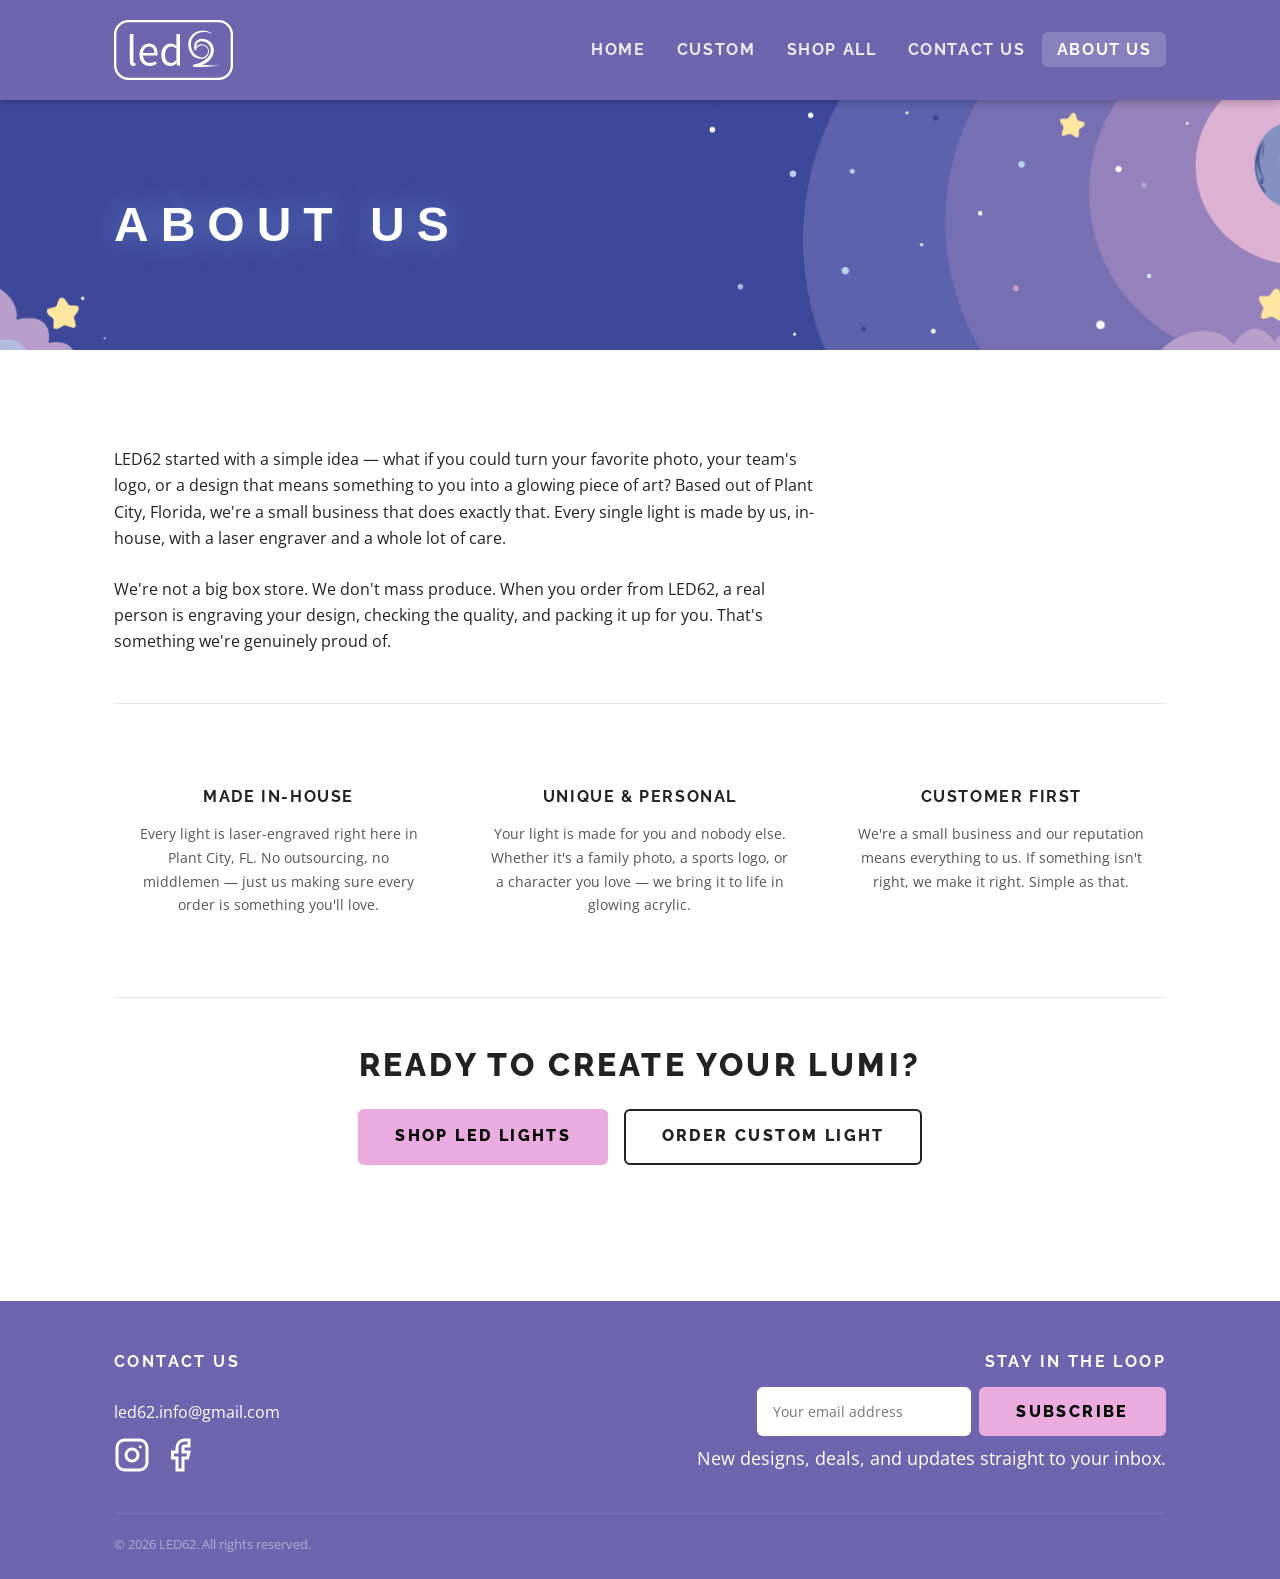
==== about.html @ 5d0b6734 "initial commit" ====
<!DOCTYPE html>
<html lang="en">
<head>
  <meta charset="UTF-8" />
  <meta name="viewport" content="width=device-width, initial-scale=1.0" />
  <title>About Us | LED62</title>
  <meta name="description" content="Learn about LED62, a custom acrylic LED light business based in Plant City, Florida. We specialize in laser-engraved Lumi LED lights made from your photos, logos, and designs." />
  <meta name="robots" content="index, follow" />
  <link rel="canonical" href="https://www.led62.com/about-us" />

  <meta property="og:type"        content="website" />
  <meta property="og:url"         content="https://www.led62.com/about-us" />
  <meta property="og:title"       content="About Us | LED62" />
  <meta property="og:description" content="LED62 is a Plant City, FL business that creates custom laser-engraved acrylic Lumi LED lights." />

  <script type="application/ld+json">
  {
    "@context": "https://schema.org",
    "@type": "AboutPage",
    "name": "About LED62",
    "url": "https://www.led62.com/about-us",
    "description": "LED62 is based in Plant City, Florida, specializing in custom laser-engraved acrylic LED lights.",
    "mainEntity": {
      "@type": "LocalBusiness",
      "name": "LED62",
      "address": {
        "@type": "PostalAddress",
        "addressLocality": "Plant City",
        "addressRegion": "FL",
        "addressCountry": "US"
      }
    }
  }
  </script>

  <link rel="stylesheet" href="style.css" />
</head>
<body>

  <a class="skip-link" href="#main-content">Skip to main content</a>

  <!-- Navigation -->
  <nav class="site-nav" role="navigation" aria-label="Main navigation">
    <div class="nav-inner">
      <a href="index.html" class="nav-logo" aria-label="LED62 — Home"><img src="assets/logos/logo-white.svg" alt="LED62" height="42"></a>

      <button class="nav-toggle"
              aria-expanded="false"
              aria-controls="nav-links"
              aria-label="Open navigation menu">
        <span></span><span></span><span></span>
      </button>

      <ul class="nav-links" id="nav-links" role="list">
        <li><a href="index.html">Home</a></li>
        <li><a href="custom.html">Custom</a></li>
        <li><a href="https://led62.square.site">Shop All</a></li>
        <li><a href="contact.html">Contact Us</a></li>
        <li><a href="about.html">About Us</a></li>
      </ul>
    </div>
  </nav>

  <main id="main-content">

    <!-- Lumi Banner -->
    <div class="lumi-banner" role="banner" aria-label="Lumi LED Lights">
      <div class="lumi-banner-inner">
        <h1 class="lumi-title">About Us</h1>
        </div>
    </div>

    <!-- About content -->
<section class="section" aria-labelledby="about-heading">
  <div class="container">
    <div class="about-intro">
      <p class="mt-3">
        LED62 started with a simple idea — what if you could turn your favorite photo, your team's logo, 
        or a design that means something to you into a glowing piece of art? Based out of Plant City, Florida, 
        we're a small business that does exactly that. Every single light is made by us, in-house, with a 
        laser engraver and a whole lot of care.
      </p>
      <p class="mt-3">
        We're not a big box store. We don't mass produce. When you order from LED62, a real person 
        is engraving your design, checking the quality, and packing it up for you. That's something 
        we're genuinely proud of.
      </p>
    </div>

    <hr class="divider" style="margin: 3rem 0;" />

    <!-- Value props -->
    <div class="icon-features" aria-label="Our values">
      <div class="icon-feature">
        <h3>Made In-House</h3>
        <p>
          Every light is laser-engraved right here in Plant City, FL. No outsourcing, 
          no middlemen — just us making sure every order is something you'll love.
        </p>
      </div>
      <div class="icon-feature">
        <h3>Unique &amp; Personal</h3>
        <p>
          Your light is made for you and nobody else. Whether it's a family photo, 
          a sports logo, or a character you love — we bring it to life in glowing acrylic.
        </p>
      </div>
      <div class="icon-feature">
        <h3>Customer First</h3>
        <p>
          We're a small business and our reputation means everything to us. 
          If something isn't right, we make it right. Simple as that.
        </p>
      </div>
    </div>

    <hr class="divider" style="margin: 3rem 0;" />

    <!-- CTA -->
    <div class="text-center">
      <h2 class="mb-3">Ready to Create Your Lumi?</h2>
      <div style="display:flex; gap:1rem; justify-content:center; flex-wrap:wrap;">
        <a href="https://led62.square.site" target="_blank" class="btn btn-pink">Shop LED Lights</a>
        <a href="custom.html" class="btn btn-outline">Order Custom Light</a>
      </div>
    </div>
  </div>
</section>

  </main>

<!-- Footer -->
    <footer class="site-footer" role="contentinfo">
      <div class="container">
        <div class="footer-inner">

      <!-- Left: Contact -->
      <div class="footer-contact">
        <h4>Contact Us</h4>
        <a href="mailto:led62.info@gmail.com">led62.info@gmail.com</a>
        <div class="footer-social" aria-label="Social media links">
          <a href="https://www.instagram.com/led62fl/" aria-label="LED62 on Instagram" rel="noopener noreferrer" target="_blank">
            <svg width="100" height="100" viewBox="0 0 24 24" fill="none" stroke="currentColor" stroke-width="2" aria-hidden="true"><rect x="2" y="2" width="20" height="20" rx="5" ry="5"/><circle cx="12" cy="12" r="4"/><circle cx="17.5" cy="6.5" r="1" fill="currentColor" stroke="none"/></svg>
          </a>
          <a href="https://www.facebook.com/LED62FL/" aria-label="LED62 on Facebook" rel="noopener noreferrer" target="_blank">
            <svg width="100" height="100" viewBox="0 0 24 24" fill="none" stroke="currentColor" stroke-width="2" aria-hidden="true"><path d="M18 2h-3a5 5 0 0 0-5 5v3H7v4h3v8h4v-8h3l1-4h-4V7a1 1 0 0 1 1-1h3z"/></svg>
          </a>
        </div>
      </div>

      <!-- Right: Email signup -->
      <div class="footer-signup">
        <h4>Stay in the Loop</h4>
        <form name="email-signup" method="POST" data-netlify="true" netlify-honeypot="bot-field" class="footer-form">
          <input type="hidden" name="form-name" value="email-signup" />
          <input type="hidden" name="bot-field" />
          <input type="email" name="email" placeholder="Your email address" required aria-label="Email address" />
          <button type="submit" class="btn btn-pink">Subscribe</button>
        </form>
        <p>New designs, deals, and updates straight to your inbox.</p>
      </div>
    </div>

    <div class="footer-bottom">
      <p>&copy; <span id="year"></span> LED62. All rights reserved.</p>
    </div>
  </div>
</footer>

  <script src="main.js"></script>
  <script>document.getElementById('year').textContent = new Date().getFullYear();</script>
</body>
</html>
---- style.css ----
/* ===========================================
   LED62 — Lumi LED Lights
   Clean, light aesthetic | WCAG 2.1 AA ADA
   =========================================== */

   
@import url('https://fonts.googleapis.com/css2?family=Raleway:wght@300;400;500;600;700;800;900&family=Open+Sans:wght@300;400;500;600&display=swap');
@font-face {
  font-family: 'Varino';
  src: url('assets/fonts/Varino.woff2') format('woff2'),
       url('assets/fonts/Varino.woff') format('woff');
}
/* ---- Variables ---- */
:root {
  --white:        #ffffff;
  --off-white:    #f8f8f8;
  --light-gray:   #f2f2f2;
  --mid-gray:     #e0e0e0;
  --text-dark:    #222222;
  --text-mid:     #555555;
  --text-light:   #888888;
  --accent:       #2c5aa0;
  --accent-dark:  #1e3f72;
  --border:       #e5e5e5;
  --shadow:       rgba(0,0,0,0.08);
  --shadow-md:    rgba(0,0,0,0.14);

  --font-display: 'Raleway', sans-serif;
  --font-body:    'Open Sans', sans-serif;

  --radius:       6px;
  --radius-lg:    12px;
  --max-width:    1100px;
  --transition:   0.2s ease;
}

/* ---- Reset ---- */
*, *::before, *::after { box-sizing: border-box; margin: 0; padding: 0; }
html { scroll-behavior: smooth; font-size: 16px; }
body {
  font-family: var(--font-body);
  font-weight: 400;
  color: var(--text-dark);
  background: var(--white);
  line-height: 1.65;
  overflow-x: hidden;
}
img { max-width: 100%; height: auto; display: block; }
a  { color: inherit; text-decoration: none; }
ul, ol { list-style: none; }

/* ---- ADA: Skip Link ---- */
.skip-link {
  position: absolute;
  top: -100%;
  left: 1rem;
  background: var(--accent);
  color: var(--white);
  padding: 0.65rem 1.25rem;
  border-radius: var(--radius);
  font-weight: 700;
  font-size: 0.85rem;
  z-index: 9999;
  transition: top 0.2s;
}
.skip-link:focus { top: 0.75rem; }

/* ---- Focus (ADA) ---- */
a:focus-visible,
button:focus-visible,
input:focus-visible,
textarea:focus-visible,
select:focus-visible {
  outline: 3px solid var(--accent);
  outline-offset: 2px;
  border-radius: 3px;
}

/* ---- Navigation ---- */
.site-nav {
  position: sticky;
  top: 0;
  z-index: 200;
  background: #6E65AE;
  border-bottom: none;
  box-shadow: 0 2px 8px rgba(0,0,0,0.25);
}

.nav-inner {
  max-width: var(--max-width);
  margin: 0 auto;
  padding: 0 1.5rem;
  display: flex;
  align-items: center;
  justify-content: space-between;
  height: 100px;
}

.nav-logo {
  font-family: var(--font-display);
  font-size: 1.6rem;
  font-weight: 900;
  letter-spacing: 0.06em;
  color: #fff;
  display: flex;
  align-items: center;
}

.nav-logo img {
  height: 60px;
  width: auto;
  display: block;
}

.nav-logo span { color: #fff; }

.nav-links {
  display: flex;
  align-items: center;
  gap: 0.15rem;
}

.nav-links a {
  padding: 0.5rem 0.9rem;
  font-family: var(--font-display);
  font-size: 1rem;
  font-weight: 700;
  letter-spacing: 0.1em;
  text-transform: uppercase;
  color: rgba(255,255,255,0.88);
  border-radius: var(--radius);
  transition: color var(--transition), background var(--transition);
}

.nav-links a:hover,
.nav-links a[aria-current="page"] {
  color: #fff;
  background: rgba(255,255,255,0.18);
}

.nav-cart {
  font-family: var(--font-display);
  font-size: 0.85rem;
  font-weight: 800;
  letter-spacing: 0.1em;
  text-transform: uppercase;
  color: #746eb2;
  background: #fff;
  padding: 0.5rem 1.1rem;
  border-radius: var(--radius);
  border: none;
  cursor: pointer;
  transition: background var(--transition), color var(--transition);
  text-decoration: none;
  display: inline-block;
  margin-left: 0.5rem;
}
.nav-cart:hover { background: rgba(255,255,255,0.85); color: #746eb2; }

/* Mobile toggle */
.nav-toggle {
  display: none;
  background: none;
  border: none;
  cursor: pointer;
  padding: 0.4rem;
  flex-direction: column;
  gap: 5px;
}
.nav-toggle span {
  display: block;
  width: 22px;
  height: 2px;
  background: var(--text-dark);
  border-radius: 2px;
  transition: transform 0.2s, opacity 0.2s;
}
.nav-toggle[aria-expanded="true"] span:nth-child(1) { transform: translateY(7px) rotate(45deg); }
.nav-toggle[aria-expanded="true"] span:nth-child(2) { opacity: 0; }
.nav-toggle[aria-expanded="true"] span:nth-child(3) { transform: translateY(-7px) rotate(-45deg); }

/* ---- Lumi Banner (decorative header strip) ---- */
.lumi-banner {
  width: 100%;
  background-image: url('assets/logos/lumi-web-banner.png');
  background-size: cover;
  background-position: top;
  background-repeat: no-repeat;
  padding: 1.5rem 0;
  text-align: left;
  position: relative;
  overflow: hidden;
  min-height: 250px;
  display: flex;
  align-items: center;
}

.lumi-banner::before {
  content: none;
}

.lumi-banner-inner {
  max-width: var(--max-width);
  margin: 0 auto;
  padding: 0 1.5rem;
  justify-content: space-between;
  width: 100%;
  flex-direction: column;
  align-items: left;
  gap: 1rem;
}

.lumi-title {
  font-family: 'Varino', sans-serif;
  font-size: clamp(1.6rem, 5vw, 3rem);
  font-weight: 800;
  letter-spacing: 0.25em;
  text-transform: uppercase;
  color: var(--white);
  text-shadow: 0 0 30px rgba(150,200,255,0.5);
  flex: 1;
  text-align: left;
}

.lumi-title span {
  font-weight: 300;
  letter-spacing: 0.15em;
}

/* ---- Container ---- */
.container {
  max-width: var(--max-width);
  margin: 0 auto;
  padding: 0 1.5rem;
}

/* ---- Sections ---- */
.section       { padding: 4.5rem 0; }
.section-sm    { padding: 2.5rem 0; }
.section-lg    { padding: 6rem 0; }

.section-alt   { background: var(--off-white); }
.section-dark  {
  background: #0d1b3e;
  color: var(--white);
}

/* ---- Typography ---- */
h1 {
  font-family: var(--font-display);
  font-size: clamp(2.2rem, 6vw, 4rem);
  font-weight: 900;
  letter-spacing: 0.12em;
  text-transform: uppercase;
  line-height: 1.1;
}
h2 {
  font-family: var(--font-display);
  font-size: clamp(1.3rem, 3vw, 2rem);
  font-weight: 800;
  letter-spacing: 0.1em;
  text-transform: uppercase;
  line-height: 1.2;
}
h3 {
  font-family: var(--font-display);
  font-size: 1rem;
  font-weight: 700;
  letter-spacing: 0.1em;
  text-transform: uppercase;
}
h4 {
  font-family: var(--font-display);
  font-size: 1rem;
  font-weight: 700;
  letter-spacing: 0.12em;
  text-transform: uppercase;
}

p {
  color: var(--text-mid);
  font-size: 1.1rem;
}

/* ---- Divider ---- */
.divider {
  border: none;
  border-top: 1px solid var(--border);
  margin: 0;
}

/* ---- Buttons ---- */
.lumi-btn {
  background: #eaacde;
  color: #000000;
  padding: 0.6rem 1.8rem;
  border-radius: 999px;
  font-family: var(--font-display);
  font-weight: 700;
  font-size: 1.2rem;
  letter-spacing: 0.08em;
  text-transform: uppercase;
  text-decoration: none;
  transition: opacity 0.2s;
  white-space: nowrap;
}

.lumi-btn:hover {
  background: #d198c5;
}

.btn {
  display: inline-block;
  font-family: var(--font-display);
  font-size: 1rem;
  font-weight: 800;
  letter-spacing: 0.15em;
  text-transform: uppercase;
  padding: 0.8rem 2.2rem;
  border-radius: var(--radius);
  border: 2px solid transparent;
  cursor: pointer;
  transition: background var(--transition), color var(--transition), border-color var(--transition), box-shadow var(--transition);
  text-decoration: none;
}

.btn:focus-visible {
  outline: 3px solid var(--accent);
  outline-offset: 3px;
}

.btn-dark {
  background: var(--text-dark);
  color: var(--white);
  border-color: var(--text-dark);
}
.btn-dark:hover {
  background: #444;
  border-color: #444;
}

.btn-pink {
  background: #eaacde;
  color: #000000;
}

.btn-pink:hover {
  background: #d198c5;
}

.btn-outline {
  background: transparent;
  color: var(--text-dark);
  border-color: var(--text-dark);
}
.btn-outline:hover {
  background: #d1d1d1;
  border-color: #d1d1d1;
}

.btn-outline-white {
  background: transparent;
  color: var(--white);
  border-color: var(--white);
}
.btn-outline-white:hover {
  background: var(--white);
  color: var(--text-dark);
}

.btn-accent {
  background: var(--accent);
  color: var(--white);
  border-color: var(--accent);
}
.btn-accent:hover {
  background: var(--accent-dark);
  border-color: var(--accent-dark);
}

/* ---- Hero Section ---- */
.hero {
  background: var(--white);
  position: relative;
  padding-top: 2rem;
}

.hero h1 {
  margin-bottom: 1rem;
  color: var(--text-dark);
  line-height: 1.15;
  font-size: 3rem;
}

.hero-h1-sub {
  display: block;
  font-size: 0.5em;
  font-weight: 600;
  letter-spacing: 0.08em;
  color: var(--text-light);
  text-transform: uppercase;
  margin-top: 0.3rem;
}

.hero-subtitle {
  font-family: var(--font-body);
  font-size: 1.1rem;
  font-weight: 400;
  color: var(--text-dark);
  margin-bottom: 2.2rem;
  line-height: 1.7;
}

.hero-ctas {
  display: flex;
  gap: 1rem;
  justify-content: left;
  flex-wrap: wrap;
}

.hero-split {
  display: grid;
  grid-template-columns: 1fr 1fr;
  gap: 3rem;
  align-items: center;
  text-align: left;
}

.hero-text {
  display: flex;
  flex-direction: column;
  gap: 1.2rem;
}

.hero-image img {
  width: 100%;
  height: auto;
  display: block;
  border-radius: var(--radius);
}

/* Stack on mobile */
@media (max-width: 768px) {
  .hero-split {
    grid-template-columns: 1fr;
    text-align: center;
  }
  .hero-ctas {
    justify-content: center;
  }
}

.text-right-set {
  display: flex;
  flex-direction: column;
  align-items: flex-end;
  text-align: right;
}

/* ---- Product Feature Row (photo + LED side by side) ---- */
.feature-row {
  display: grid;
  grid-template-columns: 1fr 1fr;
  gap: 3rem;
  align-items: center;
}

.feature-row.reverse { direction: rtl; }
.feature-row.reverse > * { direction: ltr; }

.feature-text h2 { margin-bottom: 1rem; color: var(--text-dark); }
.feature-text p  { margin-bottom: 1.5rem; font-size: 0.95rem; }

.feature-image-pair {
  display: flex;
  gap: 1rem;
  align-items: center;
  justify-content: center;
}

.feature-image-pair img {
  border-radius: var(--radius-lg);
  box-shadow: 0 8px 32px var(--shadow-md);
  object-fit: cover;
}

.img-arrow {
  font-size: 1.5rem;
  color: var(--text-light);
  flex-shrink: 0;
}

/* ---- Before/After Grid ---- */
.ba-pair {
  display: flex;
  align-items: center;
  gap: 0.75rem;
  justify-content: center;
}

.ba-pair img {
  border-radius: var(--radius-lg);
  box-shadow: 0 4px 20px var(--shadow);
  object-fit: cover;
}

.ba-arrow {
  font-size: 1.2rem;
  color: var(--text-light);
  flex-shrink: 0;
}

/* ---- LED Lights Thumbnail Grid ---- */
.lights-row {
  display: flex;
  gap: 0.5rem;
  align-items: flex-end;
  justify-content: center;
  margin: 0;
}

/*----Endless Possibilities---- */
.possibilities-centered {
  text-align: center;
  display: flex;
  flex-direction: column;
  align-items: center;
  gap: 1.5rem;
}

.possibilities-row {
  display: flex;
  gap: 1.5rem;
  justify-content: center;
  align-items: flex-end;
  flex-wrap: wrap;
}

.possibilities-row img {
  height: 220px;
  width: auto;
}

/* ---- How It Works Steps ---- */
.steps {
  counter-reset: step-counter;
}

.step-item {
  display: flex;
  gap: 2rem;
  align-items: flex-start;
  margin-bottom: 2.5rem;
  padding-bottom: 2.5rem;
  border-bottom: 1px solid var(--border);
}

.step-item:last-child {
  border-bottom: none;
  margin-bottom: 0;
  padding-bottom: 0;
}

.step-number {
  counter-increment: step-counter;
  width: 48px;
  height: 48px;
  border-radius: 50%;
  border: 2px solid var(--text-dark);
  display: flex;
  align-items: center;
  justify-content: center;
  font-family: var(--font-display);
  font-weight: 900;
  font-size: 1rem;
  flex-shrink: 0;
  color: var(--text-dark);
}

.step-content h3 { margin-bottom: 0.4rem; }
.step-content p  { font-size: 1.1rem; }

/* ---- Feature Icons Section ---- */
.icon-features {
  display: grid;
  grid-template-columns: repeat(3, 1fr);
  gap: 2rem;
  text-align: center;
}

.icon-feature {
  padding: 2rem 1rem;
}

.icon-feature h3 {
  margin-bottom: 0.75rem;
  color: var(--text-dark);
}

.icon-feature p { font-size: 0.9rem; }

/* ---- Base Section ---- */
.base-section {
  background: var(--off-white);
}

.base-grid {
  display: grid;
  grid-template-columns: 1fr 1fr;
  gap: 4rem;
  align-items: center;
}

.base-text h2 { margin-bottom: 0.5rem; color: var(--text-dark); }
.base-text .tagline {
  font-family: var(--font-display);
  font-size: 0.9rem;
  letter-spacing: 0.15em;
  text-transform: uppercase;
  color: var(--text-dark);
  margin-bottom: 1.5rem;
  display: block;
}

.base-specs {
  margin-top: 1.5rem;
}

.base-spec {
  padding: 0.9rem 0;
  border-bottom: 1px solid var(--border);
  display: flex;
  gap: 0.75rem;
  align-items: flex-start;
}

.base-spec:last-child { border-bottom: none; }

.base-spec h4 { color: var(--text-dark); margin-bottom: 0.2rem; }

.base-images img {
  border-radius: var(--radius);
  box-shadow: 0 4px 20px var(--shadow);
  object-fit: cover;
  width: 100%;
}

/* ---- New Products Grid ---- */
.new-products-header {
  display: flex;
  justify-content: space-between;
  align-items: baseline;
  margin-bottom: 2rem;
}

.new-label {
  display: inline-block;
  background: var(--text-dark);
  color: var(--white);
  font-family: var(--font-display);
  font-size: 0.62rem;
  font-weight: 800;
  letter-spacing: 0.15em;
  text-transform: uppercase;
  padding: 0.25rem 0.6rem;
  border-radius: 3px;
  vertical-align: middle;
  margin-left: 0.5rem;
}

/* ---- Product Card ---- */
.product-grid {
  display: grid;
  grid-template-columns: repeat(auto-fill, minmax(200px, 1fr));
  gap: 1.5rem;
}

.product-card {
  background: var(--white);
  border: 1px solid var(--border);
  border-radius: var(--radius-lg);
  overflow: hidden;
  transition: box-shadow var(--transition), transform var(--transition);
}

.product-card:hover {
  box-shadow: 0 12px 40px var(--shadow-md);
  transform: translateY(-3px);
}

.product-card-img {
  aspect-ratio: 1;
  overflow: hidden;
  background: var(--light-gray);
  display: flex;
  align-items: center;
  justify-content: center;
  position: relative;
}

.product-card-img img {
  width: 100%;
  height: 100%;
  object-fit: cover;
  transition: transform 0.3s ease;
}
.product-card:hover .product-card-img img { transform: scale(1.04); }

.product-card-body {
  padding: 1rem;
}

.product-card-title {
  font-family: var(--font-display);
  font-size: 0.82rem;
  font-weight: 700;
  letter-spacing: 0.06em;
  color: var(--text-dark);
  margin-bottom: 0.3rem;
}

.product-card-price {
  font-family: var(--font-display);
  font-size: 0.9rem;
  font-weight: 600;
  color: var(--text-mid);
  margin-bottom: 0.75rem;
}

.product-card .btn {
  width: 100%;
  text-align: center;
  padding: 0.55rem 1rem;
  font-size: 0.72rem;
}

/* ---- Custom Page ---- */
.custom-hero {
  text-align: center;
  padding: 4rem 1.5rem 2rem;
}

.guidelines-grid {
  display: grid;
  grid-template-columns: repeat(3, 1fr);
}

.guideline-block h3 {
  margin-bottom: 1.25rem;
  padding-bottom: 0.75rem;
  border-bottom: 2px solid var(--text-dark);
  color: var(--text-dark);
  font-size: 1.2rem;
  text-align: center;
}

.guideline-block h4 {
  color: var(--text-dark);
  margin-bottom: 0.35rem;
  font-size: 1.1rem;
}

.guideline-block p {
  margin-bottom: 1.25rem;
  color: var(--text-dark);
}

.guideline-images {
  display: flex;
  gap: 1rem;
  align-items: center;
  margin-top: 1rem;
}

.guideline-images img {
  border-radius: var(--radius);
  object-fit: cover;
}

.guideline-block {
  padding: 1.8rem;
  height: 100%;
}

.guidelines-grid article:nth-child(1) .guideline-block {
  background: #6E65AE;
  color: white;
}

.guidelines-grid article:nth-child(2) .guideline-block {
  background: #eaacde;
}

.guidelines-grid article:nth-child(3) .guideline-block {
  background: #6E65AE;
  color: white;
}

.guidelines-grid article:nth-child(1) .guideline-block h3,
.guidelines-grid article:nth-child(1) .guideline-block h4,
.guidelines-grid article:nth-child(1) .guideline-block p,
.guidelines-grid article:nth-child(3) .guideline-block h3,
.guidelines-grid article:nth-child(3) .guideline-block h4,
.guidelines-grid article:nth-child(3) .guideline-block p {
  color: white;
}

.guidelines-grid article:nth-child(1) .guideline-block h3,
.guidelines-grid article:nth-child(3) .guideline-block h3 {
  border-bottom-color: rgba(255,255,255,0.4);
}

/* ---- Shop Page ---- */
.shop-intro {
  text-align: center;
  max-width: 600px;
  margin: 0 auto 3rem;
}

.square-embed-wrapper {
  border: 1px solid var(--border);
  border-radius: var(--radius-lg);
  overflow: hidden;
  min-height: 600px;
  background: var(--off-white);
  display: flex;
  align-items: center;
  justify-content: center;
}

.square-placeholder {
  text-align: center;
  padding: 3rem;
}

.square-placeholder h3 { margin-bottom: 1rem; color: var(--text-dark); }
.square-placeholder p { font-size: 0.9rem; max-width: 420px; margin: 0 auto 1.5rem; }

/* ---- About Page ---- */
.about-intro {
  max-width: 700px;
}

.about-intro h1 { margin-bottom: 1.5rem; }
.about-intro p  { font-size: 1rem; margin-bottom: 1rem; color: var(--text-dark) }

/* ---- Contact / FAQ ---- */
.faq-list {
  max-width: 720px;
}

.faq-item {
  border-bottom: 1px solid var(--border);
}

.faq-question {
  width: 100%;
  background: none;
  border: none;
  text-align: left;
  padding: 1.1rem 0;
  font-family: var(--font-display);
  font-size: 1.2rem;
  font-weight: 700;
  letter-spacing: 0.06em;
  color: var(--text-dark);
  cursor: pointer;
  display: flex;
  justify-content: space-between;
  align-items: center;
  gap: 1rem;
}

.faq-question::after {
  content: '+';
  font-size: 1.4rem;
  font-weight: 300;
  color: var(--text-dark);
  flex-shrink: 0;
  transition: transform 0.2s;
}

.faq-item.open .faq-question::after { transform: rotate(45deg); }

.faq-answer {
  max-height: 0;
  overflow: hidden;
  transition: max-height 0.3s ease;
}

.faq-answer-inner {
  padding-bottom: 1.1rem;
  font-size: 0.9rem;
  color: var(--text-dark);
  line-height: 1.75;
}

.faq-item.open .faq-answer { max-height: 400px; }

/* ---- Contact Form ---- */
.contact-grid {
  display: grid;
  grid-template-columns: 1.2fr 1fr;
  gap: 4rem;
  align-items: start;
}

.form-group { margin-bottom: 1.25rem; }

label {
  display: block;
  font-family: var(--font-display);
  font-size: 0.75rem;
  font-weight: 700;
  letter-spacing: 0.1em;
  text-transform: uppercase;
  color: var(--text-dark);
  margin-bottom: 0.45rem;
}

.form-control {
  width: 100%;
  padding: 0.75rem 1rem;
  background: var(--white);
  border: 1px solid var(--mid-gray);
  border-radius: var(--radius);
  font-family: var(--font-body);
  font-size: 0.95rem;
  color: var(--text-dark);
  transition: border-color var(--transition), box-shadow var(--transition);
}
.form-control::placeholder { color: var(--text-light); }
.form-control:focus {
  outline: none;
  border-color: var(--accent);
  box-shadow: 0 0 0 3px rgba(74,144,217,0.15);
}

textarea.form-control { min-height: 130px; resize: vertical; }

.contact-info h3 { margin-bottom: 1.25rem; }

.contact-info-item {
  display: flex;
  gap: 0.75rem;
  align-items: flex-start;
  margin-bottom: 1rem;
  color: var(--text-mid);
}

.contact-info-item a {
  color: var(--accent);
  text-decoration: underline;
}

.social-links {
  display: flex;
  gap: 1rem;
  margin-top: 1.5rem;
}

.social-link {
  display: inline-flex;
  align-items: center;
  gap: 0.5rem;
  font-family: var(--font-display);
  font-size: 0.75rem;
  font-weight: 700;
  letter-spacing: 0.08em;
  text-transform: uppercase;
  color: var(--text-mid);
  border: 1px solid var(--border);
  padding: 0.5rem 1rem;
  border-radius: var(--radius);
  transition: border-color var(--transition), color var(--transition);
}

.social-link:hover { border-color: var(--text-dark); color: var(--text-dark); }

/* ---- Page header ---- */
.page-hero {
  padding: 3.5rem 0 2.5rem;
  text-align: center;
  border-bottom: 1px solid var(--border);
}

.page-hero h1 { margin-bottom: 0.5rem; }
.page-hero p  { font-size: 1rem; max-width: 560px; margin: 0 auto; }

/* ---- Footer ---- */
.site-footer {
  background: #6E65AE;
  color: #ffffff;
  padding: 3rem 0 1.5rem;
  margin-top: 4rem;
}

.footer-inner {
  display: grid;
  grid-template-columns: 1fr 2fr;
  gap: 2.5rem;
  margin-bottom: 2.5rem;
  align-items: start;
}

.footer-brand {
  display: flex;
  align-items: center;
}

.footer-signup h4,
.footer-contact h4 {
  font-family: var(--font-display);
  font-size: 1rem;
  font-weight: 700;
  letter-spacing: 0.15em;
  text-transform: uppercase;
  color: rgb(255, 255, 255);
  margin-bottom: 0.75rem;
}

.footer-signup p {
  color: #ffffff;
  margin-top: 0.5rem;
}

.footer-signup {
  display: flex;
  flex-direction: column;
  align-items: flex-end;
  text-align: right;
}

.footer-form {
  display: flex;
  gap: 0.5rem;
  flex-wrap: wrap;
}

.footer-form input[type="email"] {
  flex: 1;
  min-width: 160px;
  padding: 0.6rem 1rem;
  border-radius: var(--radius);
  border: none;
  font-family: var(--font-body);
  font-size: 0.9rem;
  color: var(--text-dark);
}

.footer-form input[type="email"]:focus {
  outline: 3px solid #eaacde;
}

.footer-contact {
  display: flex;
  flex-direction: column;
  gap: 0.75rem;
}

.footer-contact a {
  font-size: 1rem;
  color: rgb(255, 255, 255);
  transition: color var(--transition);
}
.footer-contact a:hover { color: rgba(255,255,255,0.7); }


.footer-social {
  display: flex;
  gap: 0.75rem;
}

.footer-social a {
  display: flex;
  align-items: center;
  justify-content: center;
  width: 36px;
  height: 36px;
  font-size: 1rem;
  color: rgb(255, 255, 255);
  transition: color var(--transition);
}
.footer-social a:hover { color: rgba(255,255,255,0.7); }

.footer-bottom {
  border-top: 1px solid rgba(255,255,255,0.1);
  padding-top: 1.25rem;
  display: flex;
  justify-content: space-between;
  align-items: center;
  flex-wrap: wrap;
  gap: 0.75rem;
}

.footer-bottom p { font-size: 0.8rem; color: rgba(255,255,255,0.45); }

/* ---- Utility ---- */
.text-center { text-align: center; }
.mt-1  { margin-top: 0.5rem; }
.mt-2  { margin-top: 1rem; }
.mt-3  { margin-top: 1.5rem; }
.mt-4  { margin-top: 2rem; }
.mb-2  { margin-bottom: 1rem; }
.mb-3  { margin-bottom: 1.5rem; }
.mb-4  { margin-bottom: 2rem; }

/* ---- Responsive ---- */
@media (max-width: 900px) {
  .feature-row, .base-grid, .contact-grid { grid-template-columns: 1fr; }
  .feature-row.reverse { direction: ltr; }
  .guidelines-grid { grid-template-columns: 1fr; }
  .icon-features { grid-template-columns: 1fr; }
  .footer-inner { grid-template-columns: 1fr 1fr; }
  .base-images { grid-template-columns: 1fr 1fr 1fr; }
}

@media (max-width: 768px) {
  .nav-links {
    display: none;
    position: absolute;
    top: 64px;
    left: 0; right: 0;
    background: var(--white);
    border-bottom: 1px solid var(--border);
    flex-direction: column;
    padding: 0.75rem 1rem;
    gap: 0.1rem;
    box-shadow: 0 4px 12px var(--shadow);
  }
  .nav-links.open { display: flex; }
  .nav-links a { padding: 0.65rem 1rem; }
  .nav-toggle { display: flex; }
  .nav-cart { display: none; }

  .lumi-title { font-size: 1.8rem; }
  .section { padding: 3rem 0; }
  .footer-inner { grid-template-columns: 1fr; }
  .product-grid { grid-template-columns: repeat(2, 1fr); }
}

@media (max-width: 480px) {
  .lights-row { flex-direction: column; }
  .base-images { grid-template-columns: 1fr; }
  .footer-bottom { flex-direction: column; text-align: center; }
}

@media (prefers-reduced-motion: reduce) {
  *, *::before, *::after {
    animation-duration: 0.01ms !important;
    transition-duration: 0.01ms !important;
  }
}
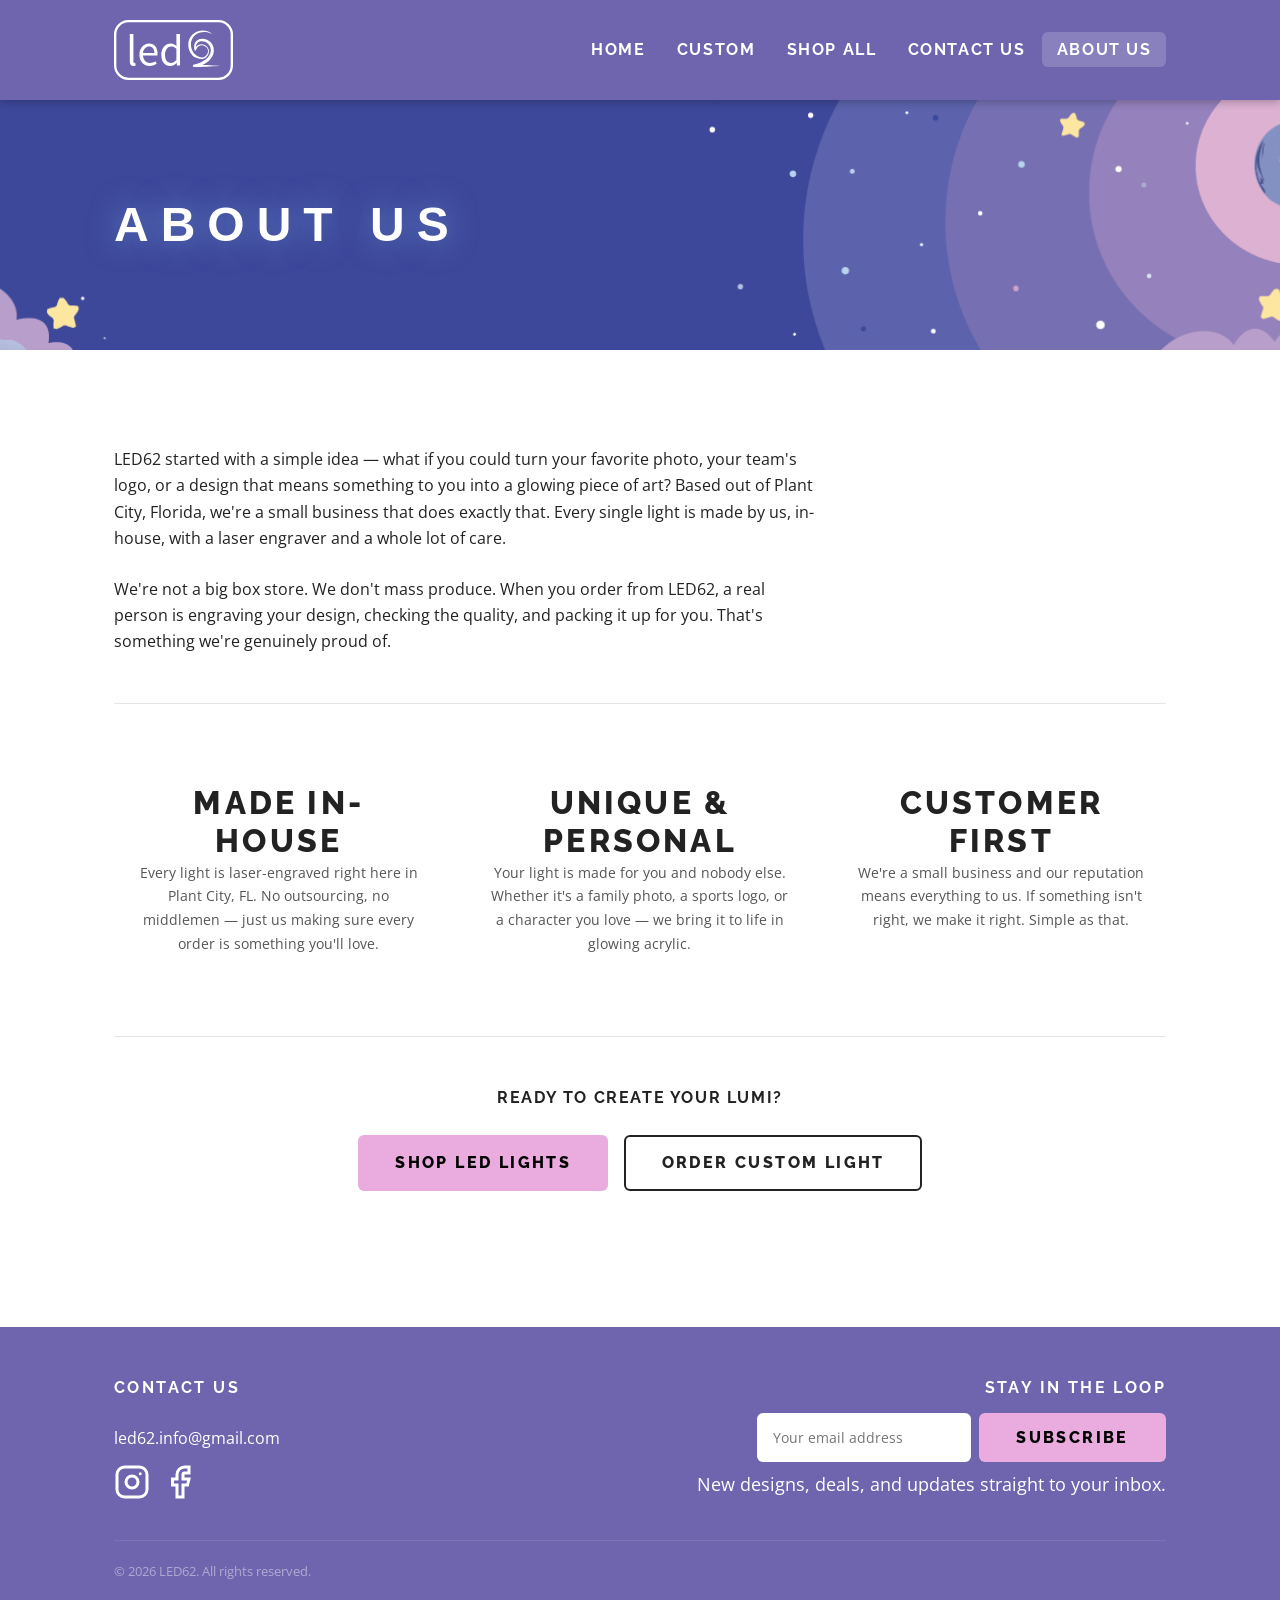
==== commit c9a19311: "speed updates" ====
--- a/about.html
+++ b/about.html
@@ -32,8 +32,12 @@
     }
   }
   </script>
-
+  <link rel="preload" as="image" href="assets/logos/lumi-web-banner.png">
   <link rel="stylesheet" href="style.css" />
+  <link rel="preconnect" href="https://fonts.googleapis.com">
+  <link rel="preconnect" href="https://fonts.gstatic.com" crossorigin>
+  <link href="https://fonts.googleapis.com/css2?family=Raleway:wght@300;400;500;600;700;800;900&family=Open+Sans:wght@300;400;500;600&display=swap" rel="stylesheet" media="print" onload="this.media='all'">
+<noscript><link href="https://fonts.googleapis.com/css2?family=Raleway:wght@300;400;500;600;700;800;900&family=Open+Sans:wght@300;400;500;600&display=swap" rel="stylesheet"></noscript>
 </head>
 <body>
 
@@ -92,21 +96,21 @@
     <!-- Value props -->
     <div class="icon-features" aria-label="Our values">
       <div class="icon-feature">
-        <h3>Made In-House</h3>
+        <h2>Made In-House</h2>
         <p>
           Every light is laser-engraved right here in Plant City, FL. No outsourcing, 
           no middlemen — just us making sure every order is something you'll love.
         </p>
       </div>
       <div class="icon-feature">
-        <h3>Unique &amp; Personal</h3>
+        <h2>Unique &amp; Personal</h2>
         <p>
           Your light is made for you and nobody else. Whether it's a family photo, 
           a sports logo, or a character you love — we bring it to life in glowing acrylic.
         </p>
       </div>
       <div class="icon-feature">
-        <h3>Customer First</h3>
+        <h2>Customer First</h2>
         <p>
           We're a small business and our reputation means everything to us. 
           If something isn't right, we make it right. Simple as that.
@@ -118,7 +122,7 @@
 
     <!-- CTA -->
     <div class="text-center">
-      <h2 class="mb-3">Ready to Create Your Lumi?</h2>
+      <h3 class="mb-3">Ready to Create Your Lumi?</h3>
       <div style="display:flex; gap:1rem; justify-content:center; flex-wrap:wrap;">
         <a href="https://led62.square.site" target="_blank" class="btn btn-pink">Shop LED Lights</a>
         <a href="custom.html" class="btn btn-outline">Order Custom Light</a>
--- a/style.css
+++ b/style.css
@@ -4,11 +4,12 @@
    =========================================== */
 
    
-@import url('https://fonts.googleapis.com/css2?family=Raleway:wght@300;400;500;600;700;800;900&family=Open+Sans:wght@300;400;500;600&display=swap');
 @font-face {
   font-family: 'Varino';
-  src: url('assets/fonts/Varino.woff2') format('woff2'),
-       url('assets/fonts/Varino.woff') format('woff');
+  src: url('assets/fonts/Varino.woff2') format('woff2');
+  font-weight: normal;
+  font-style: normal;
+  font-display: swap;
 }
 /* ---- Variables ---- */
 :root {
@@ -127,7 +128,7 @@
   font-weight: 700;
   letter-spacing: 0.1em;
   text-transform: uppercase;
-  color: rgba(255,255,255,0.88);
+  color: rgb(255, 255, 255);
   border-radius: var(--radius);
   transition: color var(--transition), background var(--transition);
 }
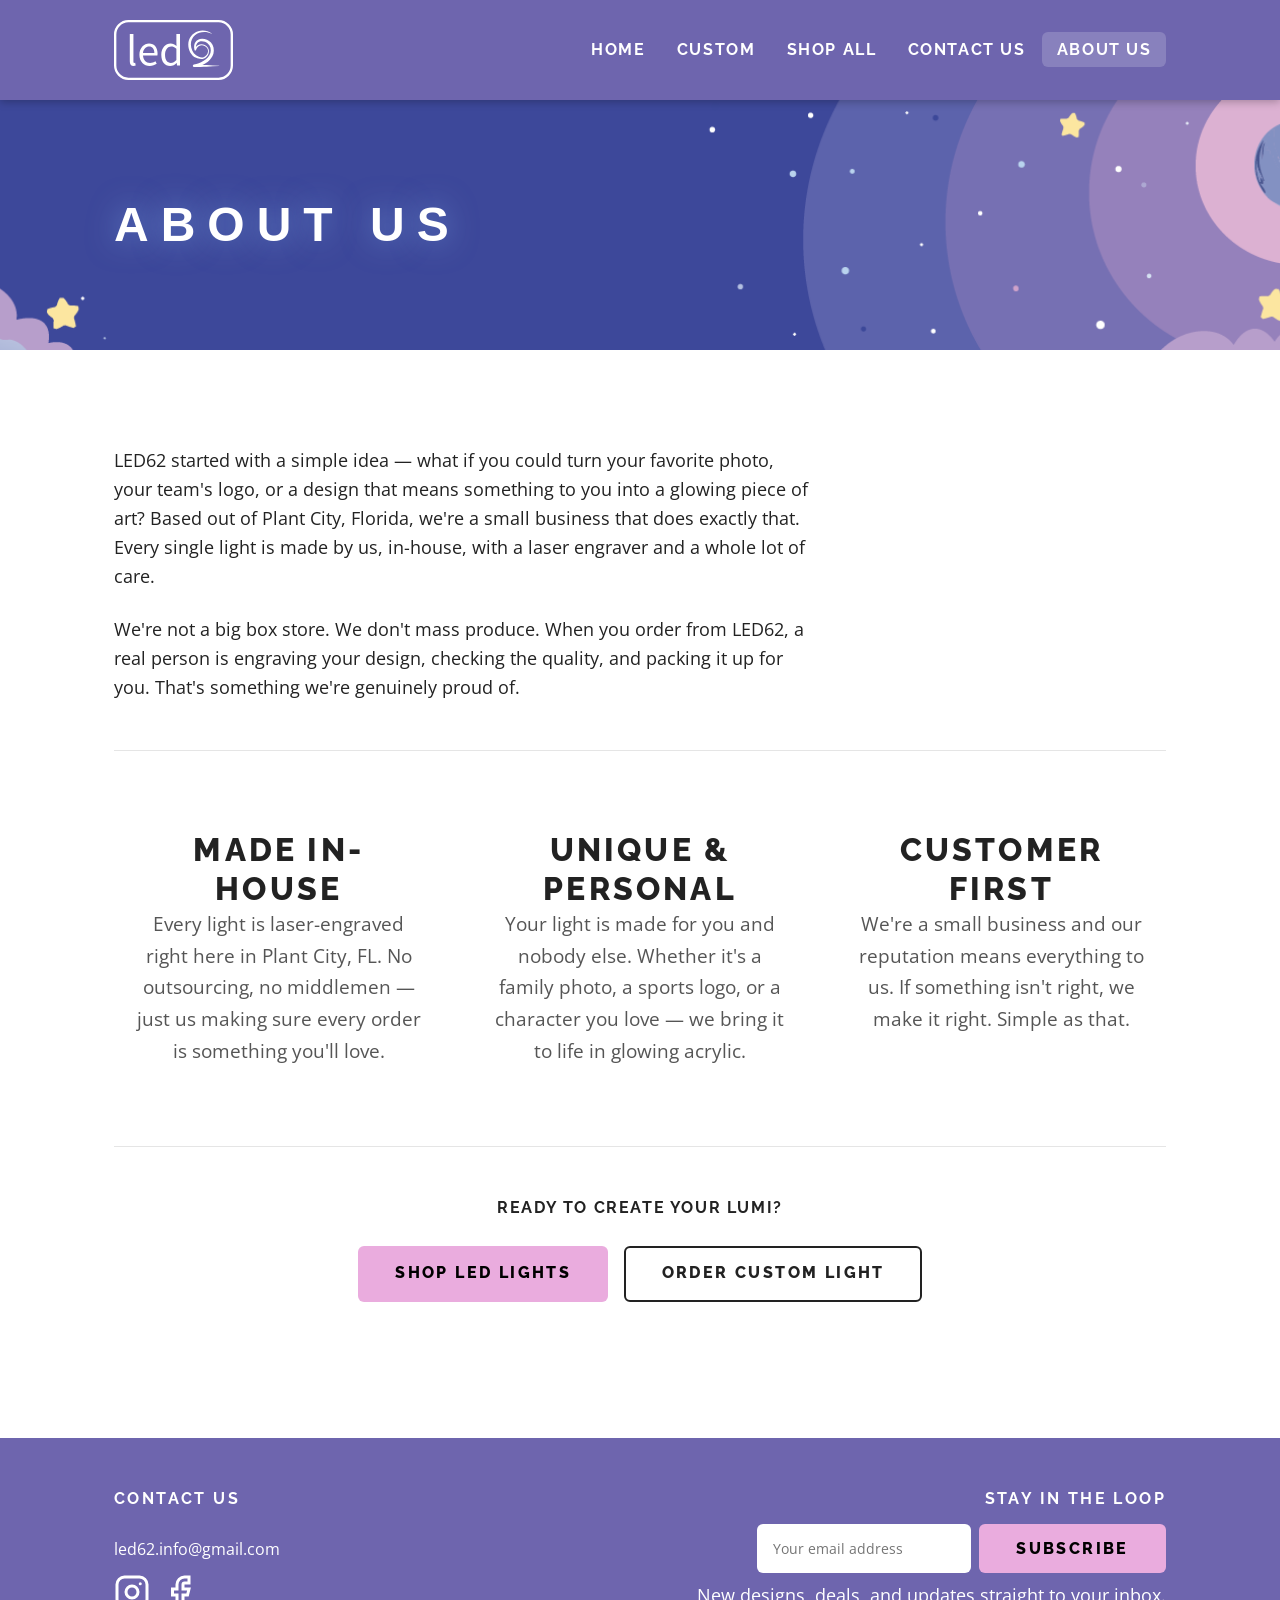
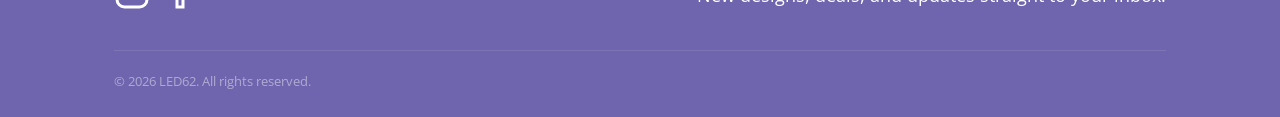
==== commit 8d804116: "mobile updates" ====
--- a/about.html
+++ b/about.html
@@ -34,6 +34,7 @@
   </script>
   <link rel="preload" as="image" href="assets/logos/lumi-web-banner.png">
   <link rel="stylesheet" href="style.css" />
+  <link rel="stylesheet" href="mobile.css" />
   <link rel="preconnect" href="https://fonts.googleapis.com">
   <link rel="preconnect" href="https://fonts.gstatic.com" crossorigin>
   <link href="https://fonts.googleapis.com/css2?family=Raleway:wght@300;400;500;600;700;800;900&family=Open+Sans:wght@300;400;500;600&display=swap" rel="stylesheet" media="print" onload="this.media='all'">
--- a/style.css
+++ b/style.css
@@ -158,7 +158,7 @@
 }
 .nav-cart:hover { background: rgba(255,255,255,0.85); color: #746eb2; }
 
-/* Mobile toggle */
+/* Mobile toggle — hidden on desktop, shown via mobile.css */
 .nav-toggle {
   display: none;
   background: none;
@@ -440,17 +440,6 @@
   border-radius: var(--radius);
 }
 
-/* Stack on mobile */
-@media (max-width: 768px) {
-  .hero-split {
-    grid-template-columns: 1fr;
-    text-align: center;
-  }
-  .hero-ctas {
-    justify-content: center;
-  }
-}
-
 .text-right-set {
   display: flex;
   flex-direction: column;
@@ -492,17 +481,29 @@
 }
 
 /* ---- Before/After Grid ---- */
+.ba-stack {
+  display: flex;
+  flex-direction: column;
+  gap: 1.5rem;
+  min-width: 0;
+}
+
 .ba-pair {
   display: flex;
   align-items: center;
   gap: 0.75rem;
   justify-content: center;
+  min-width: 0;
 }
 
 .ba-pair img {
+  height: 150px;
+  width: auto;
+  max-width: none;
   border-radius: var(--radius-lg);
   box-shadow: 0 4px 20px var(--shadow);
-  object-fit: cover;
+  object-fit: contain;
+  flex-shrink: 0;
 }
 
 .ba-arrow {
@@ -520,7 +521,7 @@
   margin: 0;
 }
 
-/*----Endless Possibilities---- */
+/* ---- Endless Possibilities ---- */
 .possibilities-centered {
   text-align: center;
   display: flex;
@@ -581,6 +582,15 @@
 .step-content h3 { margin-bottom: 0.4rem; }
 .step-content p  { font-size: 1.1rem; }
 
+/* ---- How It Works Grid ---- */
+.how-it-works-grid {
+  display: grid;
+  grid-template-columns: 1fr 1fr;
+  gap: 2rem;
+  align-items: start;
+  margin-bottom: 3rem;
+}
+
 /* ---- Feature Icons Section ---- */
 .icon-features {
   display: grid;
@@ -598,7 +608,7 @@
   color: var(--text-dark);
 }
 
-.icon-feature p { font-size: 0.9rem; }
+.icon-feature p { font-size: 1.2rem; }
 
 /* ---- Base Section ---- */
 .base-section {
@@ -741,6 +751,47 @@
   padding: 4rem 1.5rem 2rem;
 }
 
+.custom-intro-grid {
+  display: grid;
+  grid-template-columns: 1fr 1fr;
+  gap: 0;
+  max-width: var(--max-width);
+  margin: 0 auto;
+}
+
+.custom-intro-text {
+  padding: 3rem;
+  display: flex;
+  flex-direction: column;
+  justify-content: center;
+  align-items: center;
+  text-align: center;
+}
+
+.custom-intro-text .btn {
+  align-self: center;
+  width: auto;
+  display: inline-block;
+}
+
+.custom-intro-image {
+  overflow: hidden;
+}
+
+.custom-intro-image img {
+  width: 100%;
+  height: 100%;
+  object-fit: cover;
+  display: block;
+}
+
+.guide-arrow {
+  font-size: 2rem;
+  color: var(--text-light);
+  align-self: center;
+  flex-shrink: 0;
+}
+
 .guidelines-grid {
   display: grid;
   grid-template-columns: repeat(3, 1fr);
@@ -774,8 +825,12 @@
 }
 
 .guideline-images img {
+  max-height: 140px;
+  width: auto;
+  max-width: 100%;
+  object-fit: contain;
+  flex-shrink: 1;
   border-radius: var(--radius);
-  object-fit: cover;
 }
 
 .guideline-block {
@@ -843,7 +898,7 @@
 }
 
 .about-intro h1 { margin-bottom: 1.5rem; }
-.about-intro p  { font-size: 1rem; margin-bottom: 1rem; color: var(--text-dark) }
+.about-intro p  { margin-bottom: 1rem; color: var(--text-dark) }
 
 /* ---- Contact / FAQ ---- */
 .faq-list {
@@ -978,7 +1033,7 @@
 
 .social-link:hover { border-color: var(--text-dark); color: var(--text-dark); }
 
-/* ---- Page header ---- */
+/* ---- Page Header ---- */
 .page-hero {
   padding: 3.5rem 0 2.5rem;
   text-align: center;
@@ -1066,7 +1121,6 @@
 }
 .footer-contact a:hover { color: rgba(255,255,255,0.7); }
 
-
 .footer-social {
   display: flex;
   gap: 0.75rem;
@@ -1104,51 +1158,4 @@
 .mt-4  { margin-top: 2rem; }
 .mb-2  { margin-bottom: 1rem; }
 .mb-3  { margin-bottom: 1.5rem; }
-.mb-4  { margin-bottom: 2rem; }
-
-/* ---- Responsive ---- */
-@media (max-width: 900px) {
-  .feature-row, .base-grid, .contact-grid { grid-template-columns: 1fr; }
-  .feature-row.reverse { direction: ltr; }
-  .guidelines-grid { grid-template-columns: 1fr; }
-  .icon-features { grid-template-columns: 1fr; }
-  .footer-inner { grid-template-columns: 1fr 1fr; }
-  .base-images { grid-template-columns: 1fr 1fr 1fr; }
-}
-
-@media (max-width: 768px) {
-  .nav-links {
-    display: none;
-    position: absolute;
-    top: 64px;
-    left: 0; right: 0;
-    background: var(--white);
-    border-bottom: 1px solid var(--border);
-    flex-direction: column;
-    padding: 0.75rem 1rem;
-    gap: 0.1rem;
-    box-shadow: 0 4px 12px var(--shadow);
-  }
-  .nav-links.open { display: flex; }
-  .nav-links a { padding: 0.65rem 1rem; }
-  .nav-toggle { display: flex; }
-  .nav-cart { display: none; }
-
-  .lumi-title { font-size: 1.8rem; }
-  .section { padding: 3rem 0; }
-  .footer-inner { grid-template-columns: 1fr; }
-  .product-grid { grid-template-columns: repeat(2, 1fr); }
-}
-
-@media (max-width: 480px) {
-  .lights-row { flex-direction: column; }
-  .base-images { grid-template-columns: 1fr; }
-  .footer-bottom { flex-direction: column; text-align: center; }
-}
-
-@media (prefers-reduced-motion: reduce) {
-  *, *::before, *::after {
-    animation-duration: 0.01ms !important;
-    transition-duration: 0.01ms !important;
-  }
-}+.mb-4  { margin-bottom: 2rem; }
--- a/mobile.css
+++ b/mobile.css
@@ -0,0 +1,487 @@
+/* =============================================
+   LED62 — mobile.css
+   Link AFTER style.css in every page <head>
+   <link rel="stylesheet" href="mobile.css" />
+   ============================================= */
+
+@media (max-width: 768px) {
+
+  /* ==========================================
+     GLOBAL
+     ========================================== */
+  body {
+    overflow-x: hidden;
+  }
+
+  .container {
+    padding: 0 0.5rem;
+    width: 100%;
+    box-sizing: border-box;
+  }
+
+  img {
+    max-width: 100%;
+    height: auto !important; /* override ALL inline height styles */
+    width: auto;
+  }
+
+  .section    { padding: 2rem 0; }
+  .section-sm { padding: 1.25rem 0; }
+  .section-lg { padding: 2.5rem 0; }
+
+  h1 { font-size: clamp(1.5rem, 6vw, 2.2rem); }
+  h2 { font-size: 1.3rem; }
+  p  { font-size: 1.1rem; }
+
+
+  /* ==========================================
+     NAV — hamburger menu
+     ========================================== */
+  .nav-inner {
+    height: 64px;
+    padding: 0 1rem;
+    position: relative;
+  }
+
+  /* Show hamburger */
+  .nav-toggle {
+    display: flex;
+    order: 3;
+  }
+
+  .nav-toggle span {
+    background: #ffffff;
+  }
+
+  /* Hide nav links by default, dropdown when .open */
+  .nav-links {
+    display: none;
+    position: absolute;
+    top: 64px;
+    left: 0;
+    right: 0;
+    background: #6E65AE;
+    flex-direction: column;
+    gap: 0;
+    padding: 0.5rem 0 1rem;
+    box-shadow: 0 6px 20px rgba(0,0,0,0.25);
+    z-index: 199;
+  }
+
+  .nav-links.open {
+    display: flex;
+  }
+
+  .nav-links li {
+    width: 100%;
+  }
+
+  .nav-links a {
+    display: block;
+    width: 100%;
+    padding: 0.9rem 1.5rem;
+    border-radius: 0;
+    border-bottom: 1px solid rgba(255,255,255,0.1);
+    font-size: 1rem;
+  }
+
+  .nav-links li:last-child a {
+    border-bottom: none;
+  }
+
+  /* Hide Shop pill on mobile — hamburger menu has Shop All link */
+  .nav-cart {
+    display: none;
+  }
+
+
+  /* ==========================================
+     LUMI BANNER
+     ========================================== */
+  .lumi-banner {
+    min-height: 140px;
+    padding: 1.5rem 0;
+  }
+
+  .lumi-banner-inner {
+    display: flex;
+    flex-direction: column;
+    align-items: flex-start;
+    gap: 1rem;
+    padding: 0 1.25rem;
+  }
+
+  .lumi-title {
+    font-size: clamp(1.4rem, 7vw, 2rem);
+    line-height: 1.2;
+  }
+
+  .lumi-btn {
+    font-size: 1rem;
+    padding: 0.5rem 1.4rem;
+  }
+
+
+  /* ==========================================
+     HERO — stack image BELOW text, centered
+     ========================================== */
+  .hero {
+    padding-top: 1.5rem;
+  }
+
+  .hero-split {
+    display: flex;
+    flex-direction: column;
+    gap: 1.5rem;
+    text-align: center;
+  }
+
+  .hero-text {
+    order: 1;
+  }
+
+  .hero-image {
+    order: 2;
+    width: 100%;
+  }
+
+  .hero-image img {
+    width: 100% !important;
+    height: auto !important;
+    max-width: 420px;
+    margin: 0 auto;
+    border-radius: 8px;
+  }
+
+  .hero h1 {
+    font-size: clamp(1.4rem, 6vw, 2rem);
+    text-align: center;
+  }
+
+  .hero-subtitle {
+    text-align: center;
+    font-size: 1.15rem;
+    line-height: 1.75;
+  }
+
+  /* "Personalized Acrylic LED Lights" subheading */
+  .hero-h1-sub {
+    font-size: 0.75em;
+    color: var(--text-mid);
+  }
+
+  .hero-ctas {
+    justify-content: center;
+    flex-wrap: wrap;
+    gap: 0.75rem;
+  }
+
+  .hero-ctas .btn {
+    min-width: 140px;
+    text-align: center;
+  }
+
+
+  /* ==========================================
+     POSSIBILITIES — 2x2 grid, centered
+     ========================================== */
+  .possibilities-centered {
+    text-align: center;
+    align-items: center;
+  }
+
+  .possibilities-row {
+    display: grid !important;
+    grid-template-columns: 1fr 1fr;
+    gap: 0.75rem;
+    width: 100%;
+    max-width: 360px;
+    margin: 0 auto;
+  }
+
+  .possibilities-row img {
+    width: 100% !important;
+    height: auto !important;
+    max-width: 100%;
+    object-fit: contain;
+    border-radius: 8px;
+  }
+
+
+  /* ==========================================
+     HOW IT WORKS — steps centered, images below
+     ========================================== */
+  .how-it-works-grid {
+    display: flex !important;
+    flex-direction: column;
+    gap: 2rem;
+  }
+
+  /* Steps: number above text, centered */
+  .steps {
+    width: 100%;
+  }
+
+  .step-item {
+    flex-direction: column;
+    align-items: center;
+    text-align: center;
+    gap: 0.75rem;
+    padding-bottom: 1.75rem;
+    margin-bottom: 1.75rem;
+  }
+
+  .step-number {
+    margin: 0 auto;
+  }
+
+  .step-content {
+    width: 100%;
+  }
+
+  .step-content h3 {
+    margin-bottom: 0.35rem;
+  }
+
+  /* Before/after: sit below the steps */
+  .ba-stack {
+    width: 100%;
+    gap: 1.25rem;
+  }
+
+  .ba-pair {
+    display: flex;
+    flex-direction: row;
+    align-items: center;
+    justify-content: center;
+    gap: 0.5rem;
+    width: 100%;
+    overflow: hidden;
+  }
+
+  /* FORCE override inline styles on these images */
+  .ba-pair img {
+    width: calc(45vw - 1.5rem) !important;
+    height: auto !important;
+    max-width: 140px;
+    object-fit: cover;
+    border-radius: 8px;
+    flex-shrink: 1;
+  }
+
+  .ba-arrow {
+    font-size: 1rem;
+    flex-shrink: 0;
+    line-height: 1;
+  }
+
+
+  /* ==========================================
+     BASE SECTION — image below text, centered
+     ========================================== */
+  .base-grid {
+    display: flex !important;
+    flex-direction: column;
+    gap: 1.5rem;
+    text-align: center;
+  }
+
+  .base-text {
+    order: 1;
+  }
+
+  .base-text h4,
+  .base-text h2,
+  .base-text .tagline,
+  .base-text p {
+    text-align: center;
+  }
+
+  .base-spec {
+    text-align: left;
+  }
+
+  .base-images {
+    order: 2;
+    width: 100%;
+  }
+
+  .base-images img {
+    width: 100% !important;
+    height: auto !important;
+    max-width: 380px;
+    margin: 0 auto;
+    display: block;
+  }
+
+
+  /* ==========================================
+     FOOTER — stacked, no overflow
+     ========================================== */
+  .site-footer {
+    margin-top: 2rem;
+    padding: 2rem 0 1rem;
+  }
+
+  .footer-inner {
+    display: flex !important;
+    flex-direction: column;
+    gap: 1.75rem;
+    margin-bottom: 1.5rem;
+  }
+
+  .footer-signup {
+    align-items: flex-start;
+    text-align: left;
+  }
+
+  .footer-form {
+    flex-direction: column;
+    width: 100%;
+    gap: 0.5rem;
+  }
+
+  .footer-form input[type="email"] {
+    width: 100%;
+    min-width: unset;
+    box-sizing: border-box;
+  }
+
+  .footer-form .btn {
+    width: 100%;
+    text-align: center;
+  }
+
+  .footer-bottom {
+    flex-direction: column;
+    align-items: flex-start;
+    gap: 0.5rem;
+  }
+
+
+  /* ==========================================
+     MISC — other grids that need stacking
+     ========================================== */
+  .feature-row {
+    grid-template-columns: 1fr !important;
+    direction: ltr !important;
+    gap: 1.5rem;
+  }
+
+  .feature-row.reverse > * {
+    direction: ltr;
+  }
+
+  .icon-features {
+    grid-template-columns: 1fr !important;
+    gap: 1rem;
+  }
+
+  .guidelines-grid {
+    grid-template-columns: 1fr !important;
+  }
+
+  .contact-grid {
+    grid-template-columns: 1fr !important;
+    gap: 2rem;
+  }
+
+  .product-grid {
+    grid-template-columns: repeat(2, 1fr);
+    gap: 1rem;
+  }
+
+  .page-hero {
+    padding: 2rem 0 1.5rem;
+  }
+
+  .faq-item.open .faq-answer {
+    max-height: 600px;
+  }
+
+  /* ==========================================
+     CUSTOM PAGE — intro section
+     ========================================== */
+  .custom-intro-grid {
+    display: flex !important;
+    flex-direction: column;
+    gap: 1rem;
+    text-align: center;
+  }
+
+  .custom-intro-text {
+    order: 1;
+    display: flex;
+    flex-direction: column;
+    align-items: center;
+  }
+
+  .custom-intro-text h2,
+  .custom-intro-text p {
+    text-align: center;
+  }
+
+  .custom-intro-image {
+    order: 2;
+    width: 100%;
+  }
+
+  .custom-intro-image img {
+    width: 100% !important;
+    height: auto !important;
+    max-width: 400px;
+    margin: 0 auto;
+    display: block;
+    border-radius: 4px;
+  }
+
+  /* Guidelines before/after images — contained, no overflow */
+  .guideline-images {
+    flex-wrap: wrap;
+    justify-content: center;
+    gap: 0.5rem;
+  }
+
+  .guideline-images img {
+    width: auto !important;
+    height: auto !important;
+    max-width: calc(45% - 0.5rem);
+    max-height: 130px;
+    object-fit: contain;
+    flex-shrink: 1;
+  }
+
+  .guide-arrow {
+    font-size: 1.4rem;
+    color: var(--text-light);
+    align-self: center;
+    flex-shrink: 0;
+  }
+
+}
+
+
+/* ==========================================
+   EXTRA SMALL (under 400px)
+   ========================================== */
+@media (max-width: 400px) {
+
+  .ba-pair img {
+    width: calc(42vw - 1rem) !important;
+    max-width: 110px;
+  }
+
+  .possibilities-row {
+    max-width: 280px;
+  }
+
+  .product-grid {
+    grid-template-columns: 1fr;
+  }
+
+  .nav-cart {
+    font-size: 0.65rem;
+    padding: 0.35rem 0.6rem;
+  }
+
+}
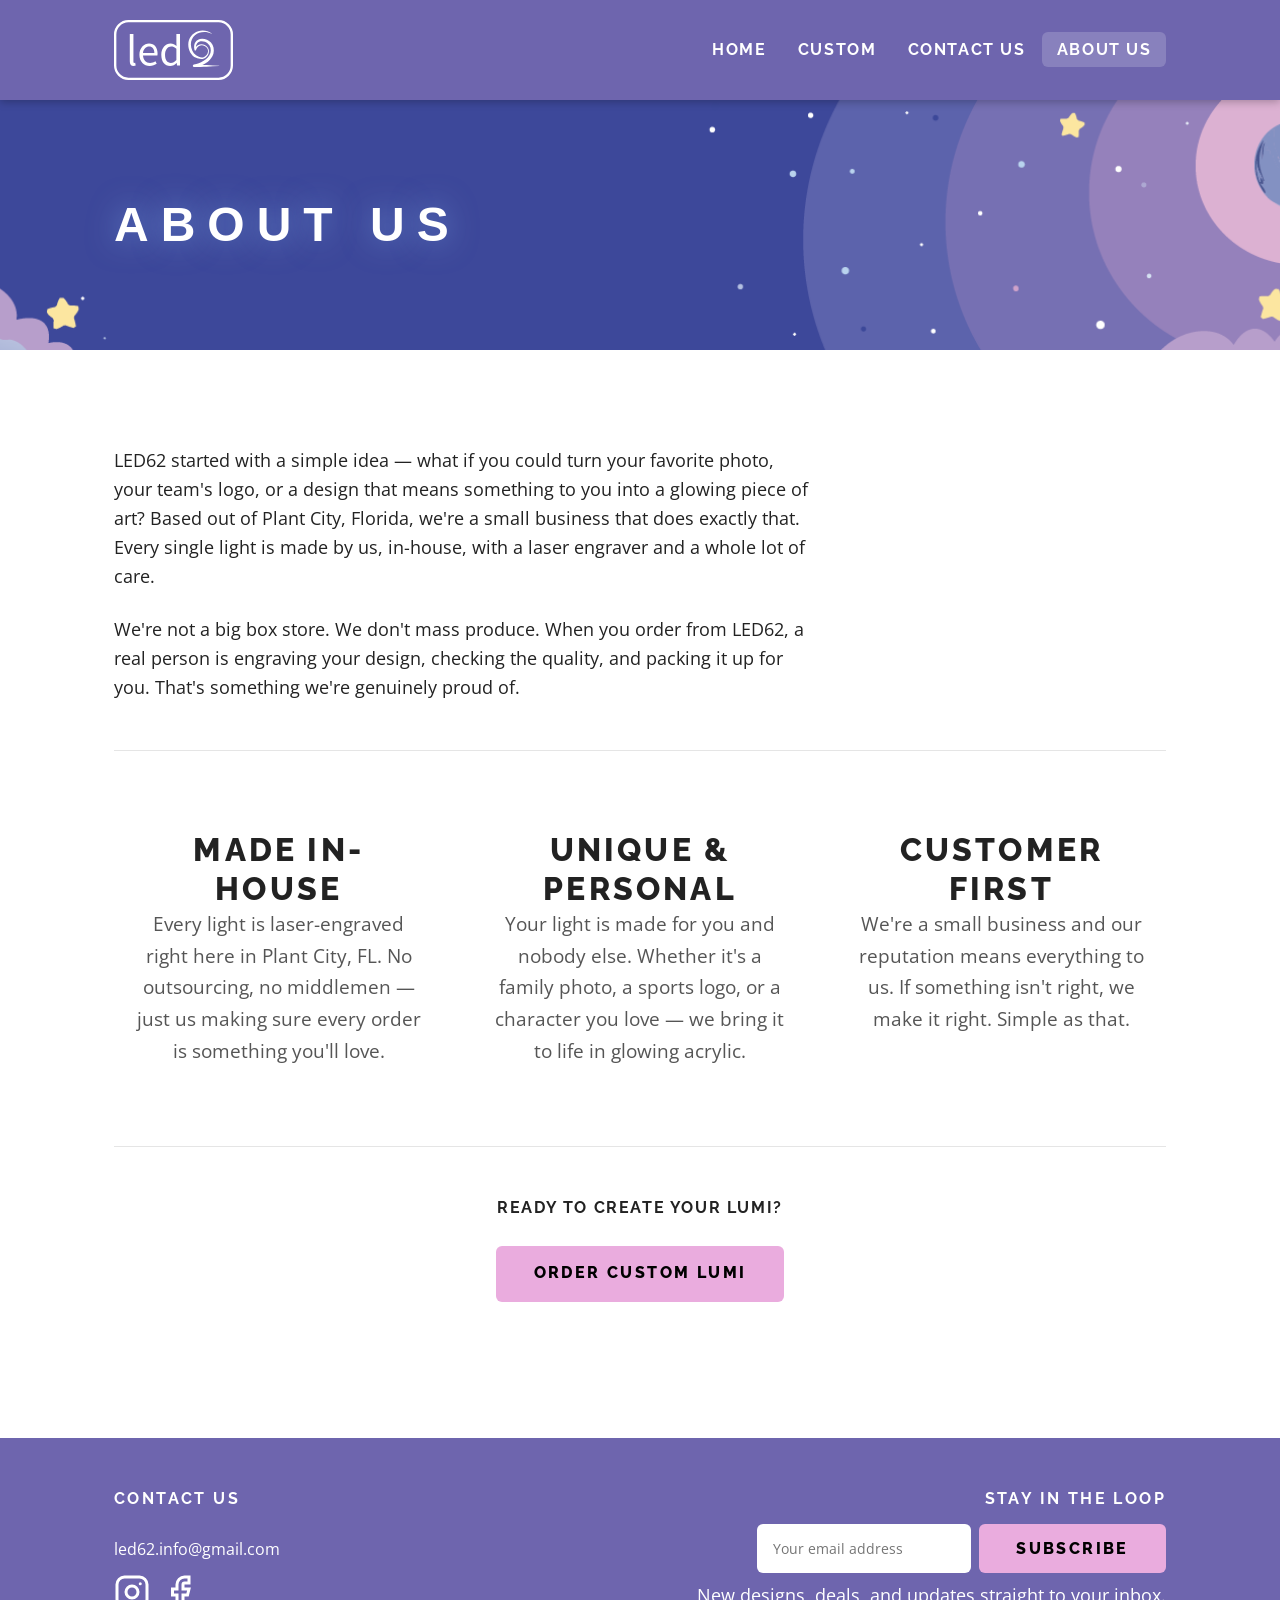
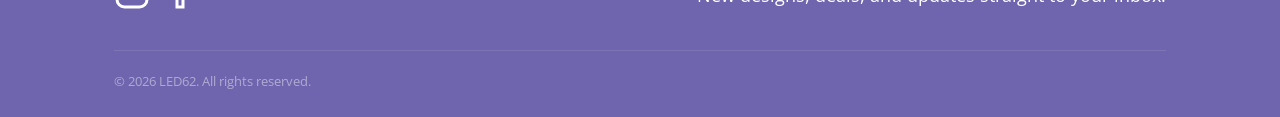
==== commit 2bc47ee7: "removed shop page (custom only)" ====
--- a/about.html
+++ b/about.html
@@ -59,7 +59,6 @@
       <ul class="nav-links" id="nav-links" role="list">
         <li><a href="index.html">Home</a></li>
         <li><a href="custom.html">Custom</a></li>
-        <li><a href="https://led62.square.site">Shop All</a></li>
         <li><a href="contact.html">Contact Us</a></li>
         <li><a href="about.html">About Us</a></li>
       </ul>
@@ -125,8 +124,7 @@
     <div class="text-center">
       <h3 class="mb-3">Ready to Create Your Lumi?</h3>
       <div style="display:flex; gap:1rem; justify-content:center; flex-wrap:wrap;">
-        <a href="https://led62.square.site" target="_blank" class="btn btn-pink">Shop LED Lights</a>
-        <a href="custom.html" class="btn btn-outline">Order Custom Light</a>
+        <a href="custom.html" target="_blank" class="btn btn-pink">Order Custom Lumi</a>
       </div>
     </div>
   </div>
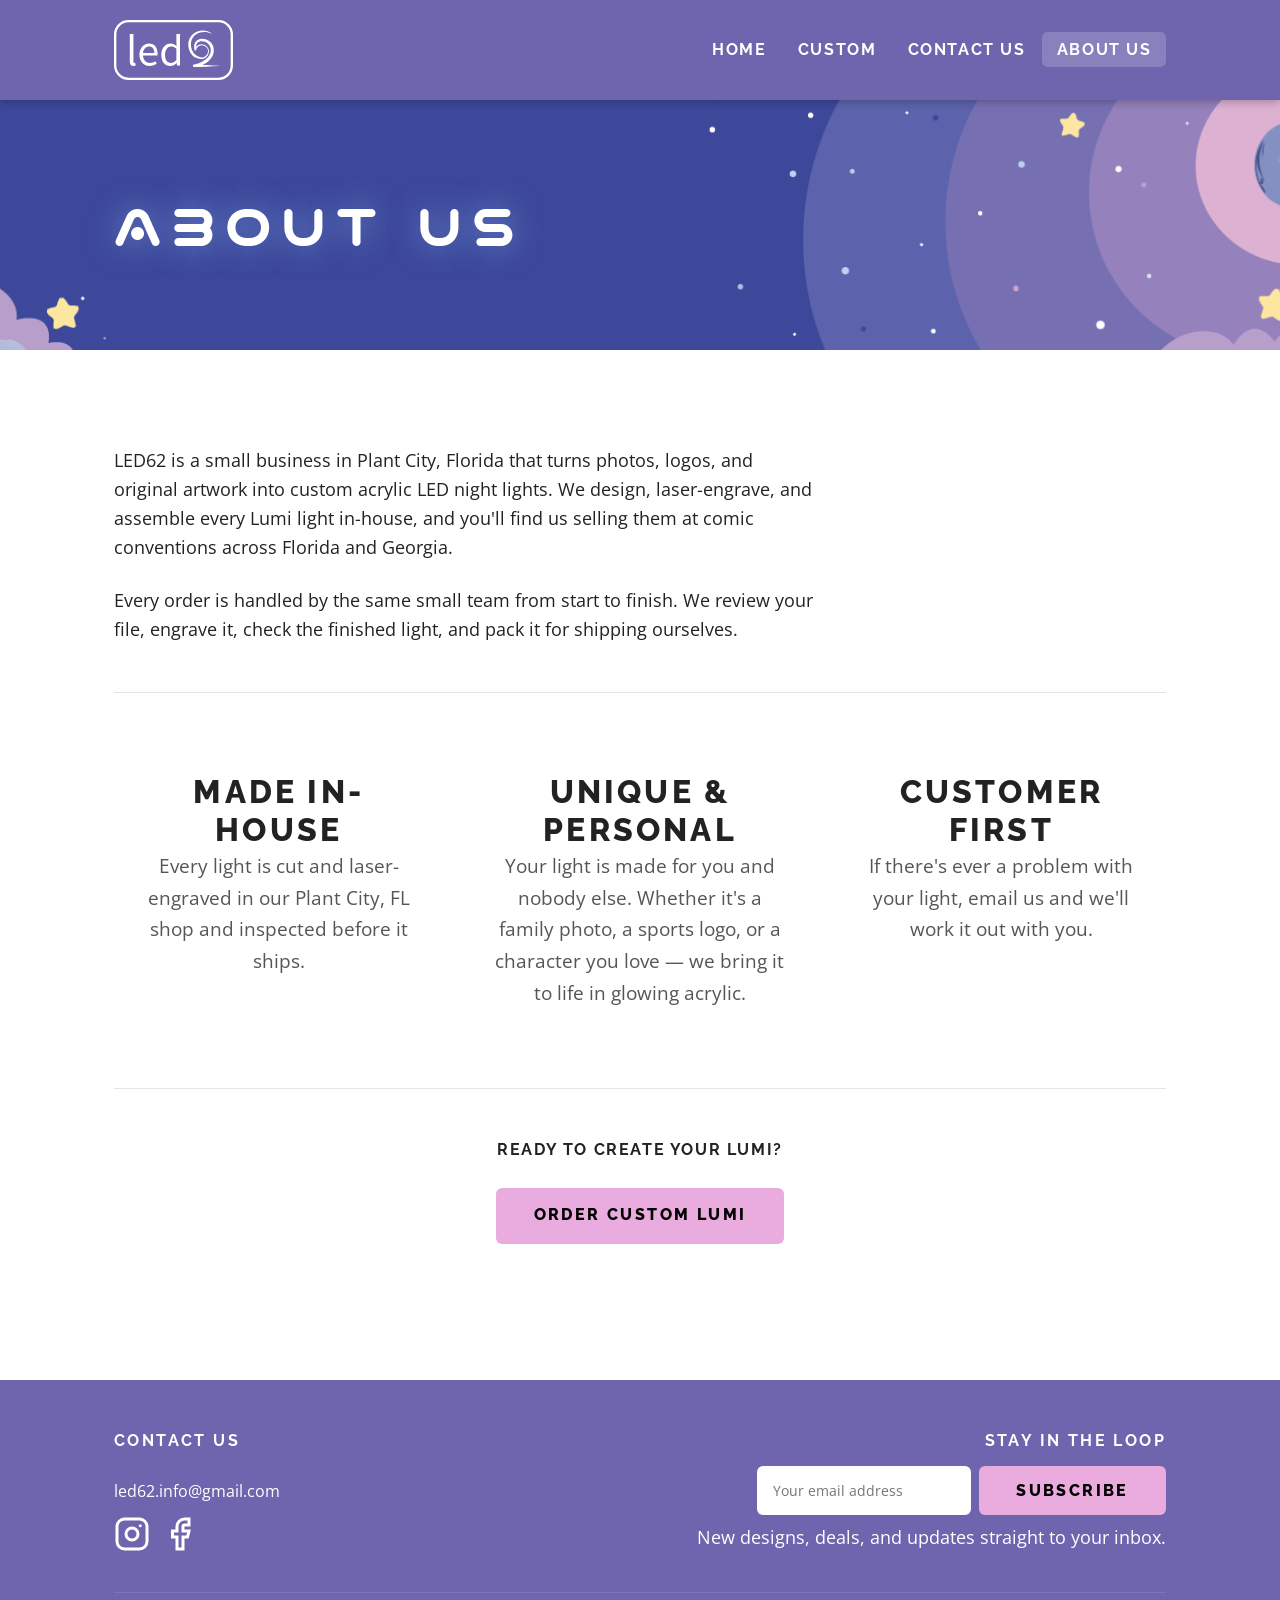
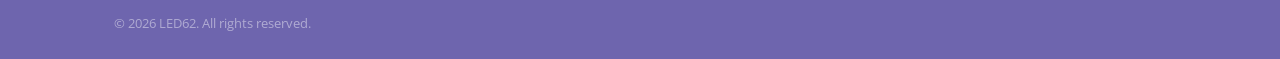
==== commit 961aa457: "Site review fixes: mobile logo, SEO URLs, order form, FAQ - Fix nav logo collapsing to 0x0 on mobile" ====
--- a/about.html
+++ b/about.html
@@ -3,22 +3,34 @@
 <head>
   <meta charset="UTF-8" />
   <meta name="viewport" content="width=device-width, initial-scale=1.0" />
+  <!-- Google Analytics (GA4) -->
+    <script async src="https://www.googletagmanager.com/gtag/js?id=G-4BSRG8Q7QL"></script>
+    <script>
+      window.dataLayer = window.dataLayer || [];
+      function gtag(){dataLayer.push(arguments);}
+      gtag("js", new Date());
+      gtag("config", "G-4BSRG8Q7QL");
+    </script>
   <title>About Us | LED62</title>
   <meta name="description" content="Learn about LED62, a custom acrylic LED light business based in Plant City, Florida. We specialize in laser-engraved Lumi LED lights made from your photos, logos, and designs." />
   <meta name="robots" content="index, follow" />
-  <link rel="canonical" href="https://www.led62.com/about-us" />
+  <link rel="canonical" href="https://led62.com/about" />
 
   <meta property="og:type"        content="website" />
-  <meta property="og:url"         content="https://www.led62.com/about-us" />
+  <meta property="og:url"         content="https://led62.com/about" />
   <meta property="og:title"       content="About Us | LED62" />
   <meta property="og:description" content="LED62 is a Plant City, FL business that creates custom laser-engraved acrylic Lumi LED lights." />
+  <meta property="og:image"       content="https://led62.com/assets/og-image.jpg" />
+  <meta property="og:image:width"  content="1200" />
+  <meta property="og:image:height" content="630" />
+  <meta property="og:image:alt"   content="Lumi LED Lights — a red custom acrylic LED light engraved with a classic car" />
 
   <script type="application/ld+json">
   {
     "@context": "https://schema.org",
     "@type": "AboutPage",
     "name": "About LED62",
-    "url": "https://www.led62.com/about-us",
+    "url": "https://led62.com/about",
     "description": "LED62 is based in Plant City, Florida, specializing in custom laser-engraved acrylic LED lights.",
     "mainEntity": {
       "@type": "LocalBusiness",
@@ -79,15 +91,13 @@
   <div class="container">
     <div class="about-intro">
       <p class="mt-3">
-        LED62 started with a simple idea — what if you could turn your favorite photo, your team's logo, 
-        or a design that means something to you into a glowing piece of art? Based out of Plant City, Florida, 
-        we're a small business that does exactly that. Every single light is made by us, in-house, with a 
-        laser engraver and a whole lot of care.
+        LED62 is a small business in Plant City, Florida that turns photos, logos, and original artwork
+        into custom acrylic LED night lights. We design, laser-engrave, and assemble every Lumi light
+        in-house, and you'll find us selling them at comic conventions across Florida and Georgia.
       </p>
       <p class="mt-3">
-        We're not a big box store. We don't mass produce. When you order from LED62, a real person 
-        is engraving your design, checking the quality, and packing it up for you. That's something 
-        we're genuinely proud of.
+        Every order is handled by the same small team from start to finish. We review your file,
+        engrave it, check the finished light, and pack it for shipping ourselves.
       </p>
     </div>
 
@@ -98,8 +108,8 @@
       <div class="icon-feature">
         <h2>Made In-House</h2>
         <p>
-          Every light is laser-engraved right here in Plant City, FL. No outsourcing, 
-          no middlemen — just us making sure every order is something you'll love.
+          Every light is cut and laser-engraved in our Plant City, FL shop and
+          inspected before it ships.
         </p>
       </div>
       <div class="icon-feature">
@@ -112,8 +122,8 @@
       <div class="icon-feature">
         <h2>Customer First</h2>
         <p>
-          We're a small business and our reputation means everything to us. 
-          If something isn't right, we make it right. Simple as that.
+          If there's ever a problem with your light, email us and we'll
+          work it out with you.
         </p>
       </div>
     </div>
@@ -124,7 +134,7 @@
     <div class="text-center">
       <h3 class="mb-3">Ready to Create Your Lumi?</h3>
       <div style="display:flex; gap:1rem; justify-content:center; flex-wrap:wrap;">
-        <a href="custom.html" target="_blank" class="btn btn-pink">Order Custom Lumi</a>
+        <a href="custom.html" class="btn btn-pink">Order Custom Lumi</a>
       </div>
     </div>
   </div>
--- a/style.css
+++ b/style.css
@@ -6,7 +6,7 @@
    
 @font-face {
   font-family: 'Varino';
-  src: url('assets/fonts/Varino.woff2') format('woff2');
+  src: url('assets/fonts/varino.woff2') format('woff2');
   font-weight: normal;
   font-style: normal;
   font-display: swap;
--- a/mobile.css
+++ b/mobile.css
@@ -23,6 +23,14 @@
     max-width: 100%;
     height: auto !important; /* override ALL inline height styles */
     width: auto;
+  }
+
+  /* The rule above would collapse the nav logo to 0x0 — keep it visible */
+  .nav-logo { flex-shrink: 0; }
+  .nav-logo img {
+    height: 44px !important;
+    width: auto;
+    max-width: none;
   }
 
   .section    { padding: 2rem 0; }
